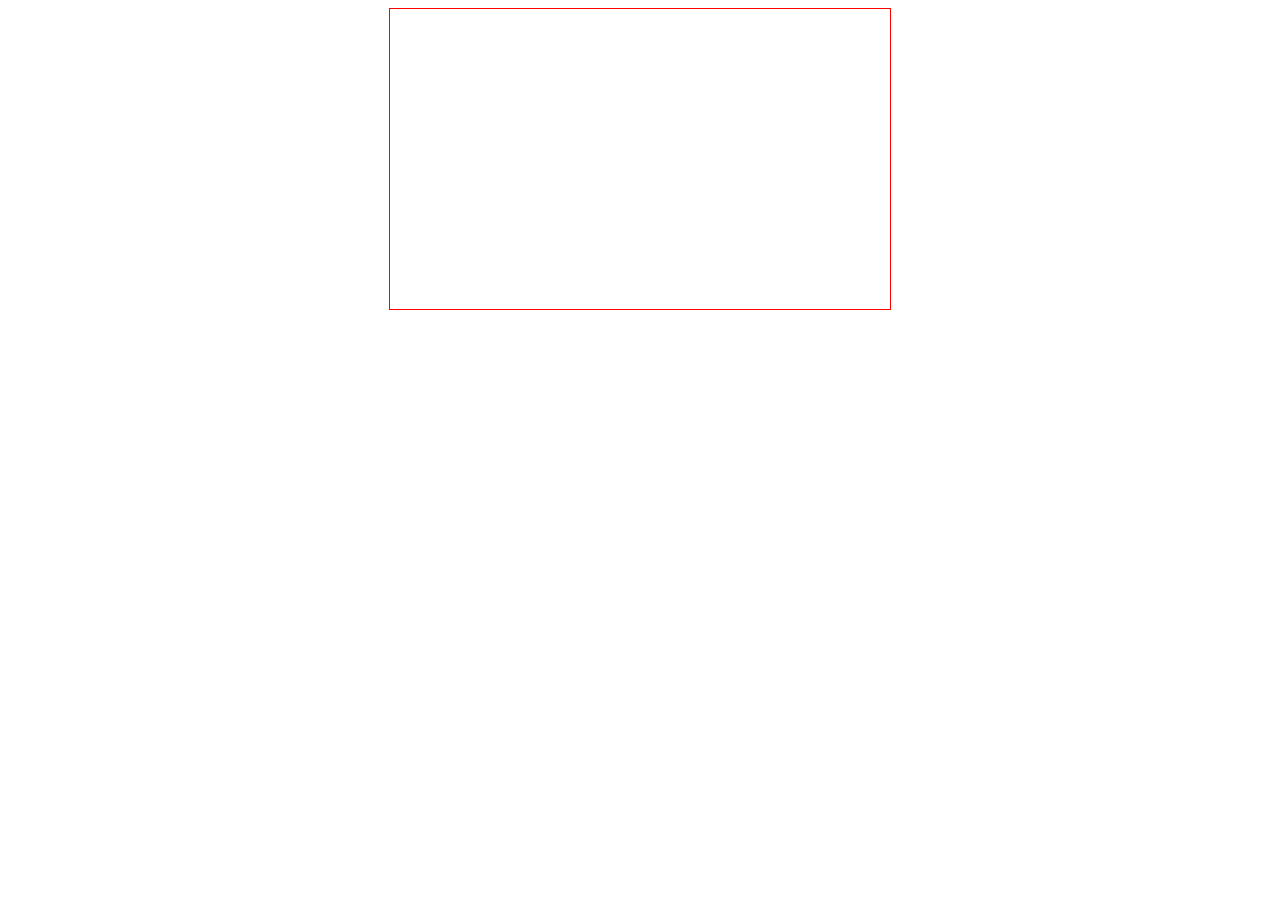
==== index.html @ 999ec855 "Add files via upload" ====
<!DOCTYPE html>
<html lang="es">

<head>
    <meta charset="UTF-8">
    <title>Juego de la Serpiente</title>
    <script src="./serpiente.js"></script>
    <style>
        body {
            text-align: center;
        }

        canvas {
            border: 1px solid red;
        }
    </style>

</head>

<body>
    <canvas id="lienzo" width="500" height="300">
        Su navegador no soporta el elemento canvas.
    </canvas>
</body>

</html>
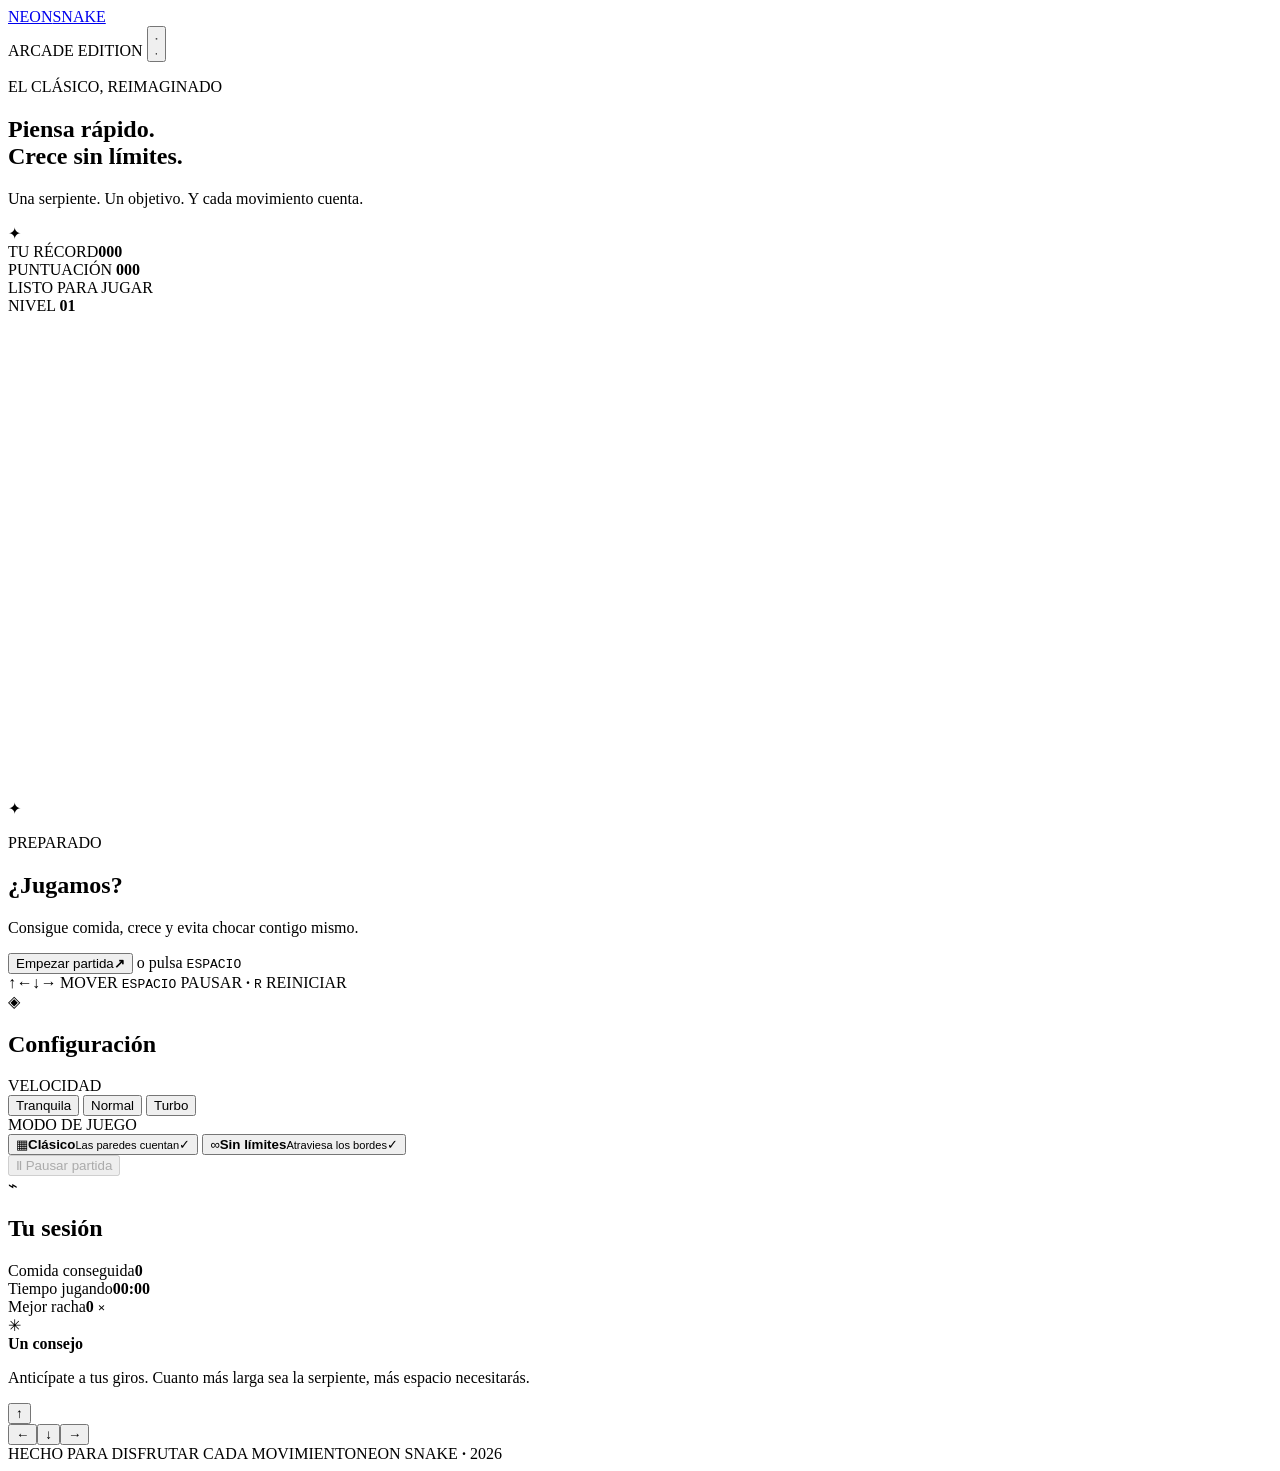
==== commit d5dee201: "Build polished Neon Snake game interface" ====
--- a/index.html
+++ b/index.html
@@ -1,26 +1,122 @@
-<!DOCTYPE html>
-<html lang="es">
-
-<head>
-    <meta charset="UTF-8">
-    <title>Juego de la Serpiente</title>
-    <script src="./serpiente.js"></script>
-    <style>
-        body {
-            text-align: center;
-        }
-
-        canvas {
-            border: 1px solid red;
-        }
-    </style>
-
-</head>
-
-<body>
-    <canvas id="lienzo" width="500" height="300">
-        Su navegador no soporta el elemento canvas.
-    </canvas>
-</body>
-
+<!doctype html>
+<html lang="es">
+<head>
+  <meta charset="utf-8">
+  <meta name="viewport" content="width=device-width, initial-scale=1, viewport-fit=cover">
+  <meta name="theme-color" content="#080d19">
+  <meta name="description" content="Una experiencia Snake moderna: controles precisos, animaciones fluidas y partidas rápidas.">
+  <title>Neon Snake — Serpiente-Juego</title>
+  <link rel="preconnect" href="https://fonts.googleapis.com">
+  <link rel="preconnect" href="https://fonts.gstatic.com" crossorigin>
+  <link href="https://fonts.googleapis.com/css2?family=DM+Sans:wght@400;500;600;700;800&family=Space+Grotesk:wght@500;600;700&display=swap" rel="stylesheet">
+  <link rel="stylesheet" href="./styles.css">
+  <script src="./game.js" defer></script>
+</head>
+<body>
+  <div class="ambient ambient-one" aria-hidden="true"></div>
+  <div class="ambient ambient-two" aria-hidden="true"></div>
+  <main class="app-shell">
+    <header class="topbar">
+      <a class="brand" href="./" aria-label="Neon Snake, inicio">
+        <span class="brand-mark" aria-hidden="true"><span></span><span></span><span></span></span>
+        <span>NEON<span class="brand-accent">SNAKE</span></span>
+      </a>
+      <div class="topbar-actions">
+        <span class="status-pill"><i></i> ARCADE EDITION</span>
+        <button class="icon-button" id="sound-toggle" type="button" aria-label="Activar o desactivar sonido" aria-pressed="true">
+          <svg class="sound-on" viewBox="0 0 24 24" aria-hidden="true"><path d="M4 10v4h4l5 4V6l-5 4H4Z"/><path d="M16 9a5 5 0 0 1 0 6M18.5 6.5a9 9 0 0 1 0 11"/></svg>
+          <svg class="sound-off" viewBox="0 0 24 24" aria-hidden="true"><path d="M4 10v4h4l5 4V6l-5 4H4Z"/><path d="m17 9 5 6m0-6-5 6"/></svg>
+        </button>
+      </div>
+    </header>
+
+    <section class="intro">
+      <div>
+        <p class="eyebrow">EL CLÁSICO, REIMAGINADO</p>
+        <h1>Piensa rápido.<br><span>Crece sin límites.</span></h1>
+        <p class="intro-copy">Una serpiente. Un objetivo. Y cada movimiento cuenta.</p>
+      </div>
+      <div class="best-card">
+        <span class="best-icon" aria-hidden="true">✦</span>
+        <div><span class="metric-label">TU RÉCORD</span><strong id="best-score">000</strong></div>
+      </div>
+    </section>
+
+    <section class="game-layout" aria-label="Zona de juego">
+      <div class="game-column">
+        <div class="game-toolbar">
+          <div class="live-score">
+            <span class="metric-label">PUNTUACIÓN</span>
+            <strong id="score">000</strong>
+          </div>
+          <div class="game-state" id="game-state"><span class="state-dot"></span><span id="state-label">LISTO PARA JUGAR</span></div>
+          <div class="level-chip">NIVEL <strong id="level">01</strong></div>
+        </div>
+
+        <div class="board-frame" id="board-frame">
+          <canvas id="game-canvas" width="720" height="480" aria-label="Tablero del juego Snake. Usa las flechas o WASD para moverte." role="img"></canvas>
+          <div class="board-vignette" aria-hidden="true"></div>
+          <div class="overlay" id="overlay">
+            <div class="overlay-card">
+              <div class="overlay-symbol" id="overlay-symbol">✦</div>
+              <p class="eyebrow" id="overlay-kicker">PREPARADO</p>
+              <h2 id="overlay-title">¿Jugamos?</h2>
+              <p id="overlay-copy">Consigue comida, crece y evita chocar contigo mismo.</p>
+              <button class="primary-button" id="start-button" type="button"><span>Empezar partida</span><b>↗</b></button>
+              <span class="overlay-hint">o pulsa <kbd>ESPACIO</kbd></span>
+            </div>
+          </div>
+          <div class="pause-indicator" id="pause-indicator" hidden>Ⅱ PAUSA</div>
+        </div>
+
+        <div class="board-footer">
+          <span><i class="key-icon">↑</i><i class="key-icon">←</i><i class="key-icon">↓</i><i class="key-icon">→</i> MOVER</span>
+          <span><kbd>ESPACIO</kbd> PAUSAR <b>·</b> <kbd>R</kbd> REINICIAR</span>
+        </div>
+      </div>
+
+      <aside class="side-panel">
+        <section class="panel-card">
+          <div class="panel-heading"><span class="panel-icon">◈</span><h2>Configuración</h2></div>
+          <div class="setting-group">
+            <span class="setting-label">VELOCIDAD</span>
+            <div class="segmented" role="group" aria-label="Velocidad de juego">
+              <button type="button" data-speed="chill" aria-pressed="false">Tranquila</button>
+              <button type="button" data-speed="normal" aria-pressed="true">Normal</button>
+              <button type="button" data-speed="turbo" aria-pressed="false">Turbo</button>
+            </div>
+          </div>
+          <div class="setting-group">
+            <span class="setting-label">MODO DE JUEGO</span>
+            <div class="mode-options">
+              <button class="mode-option selected" type="button" data-mode="walls" aria-pressed="true">
+                <span class="mode-symbol">▦</span><span><b>Clásico</b><small>Las paredes cuentan</small></span><span class="mode-check">✓</span>
+              </button>
+              <button class="mode-option" type="button" data-mode="wrap" aria-pressed="false">
+                <span class="mode-symbol">∞</span><span><b>Sin límites</b><small>Atraviesa los bordes</small></span><span class="mode-check">✓</span>
+              </button>
+            </div>
+          </div>
+          <button class="secondary-button" id="pause-button" type="button" disabled><span>Ⅱ</span> Pausar partida</button>
+        </section>
+
+        <section class="panel-card stats-card">
+          <div class="panel-heading"><span class="panel-icon">⌁</span><h2>Tu sesión</h2></div>
+          <div class="stat-row"><span>Comida conseguida</span><strong id="food-count">0</strong></div>
+          <div class="stat-row"><span>Tiempo jugando</span><strong id="time-played">00:00</strong></div>
+          <div class="stat-row"><span>Mejor racha</span><strong id="streak">0 <small>×</small></strong></div>
+        </section>
+
+        <div class="tip-card"><span class="tip-spark">✳</span><div><b>Un consejo</b><p>Anticípate a tus giros. Cuanto más larga sea la serpiente, más espacio necesitarás.</p></div></div>
+      </aside>
+    </section>
+
+    <section class="mobile-controls" aria-label="Controles táctiles">
+      <button type="button" data-direction="up" aria-label="Arriba">↑</button>
+      <div><button type="button" data-direction="left" aria-label="Izquierda">←</button><button type="button" data-direction="down" aria-label="Abajo">↓</button><button type="button" data-direction="right" aria-label="Derecha">→</button></div>
+    </section>
+
+    <footer class="footer"><span>HECHO PARA DISFRUTAR CADA MOVIMIENTO</span><span>NEON SNAKE <b>·</b> 2026</span></footer>
+  </main>
+</body>
 </html>
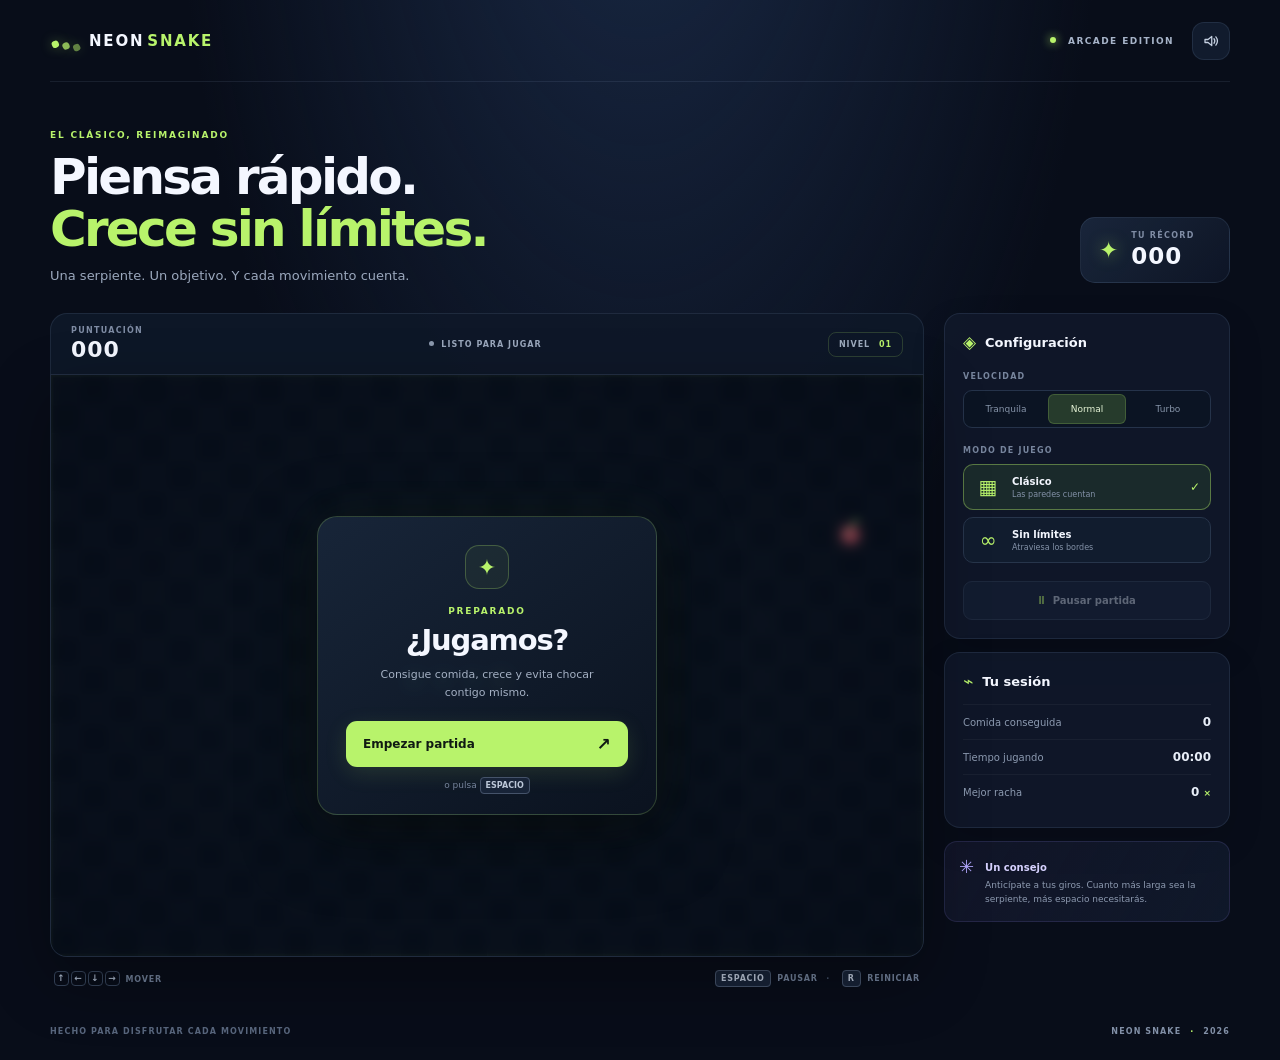
==== commit 55ae6cc1: "perf: remove external font requests for faster startup" ====
--- a/index.html
+++ b/index.html
@@ -6,9 +6,6 @@
   <meta name="theme-color" content="#080d19">
   <meta name="description" content="Una experiencia Snake moderna: controles precisos, animaciones fluidas y partidas rápidas.">
   <title>Neon Snake — Serpiente-Juego</title>
-  <link rel="preconnect" href="https://fonts.googleapis.com">
-  <link rel="preconnect" href="https://fonts.gstatic.com" crossorigin>
-  <link href="https://fonts.googleapis.com/css2?family=DM+Sans:wght@400;500;600;700;800&family=Space+Grotesk:wght@500;600;700&display=swap" rel="stylesheet">
   <link rel="stylesheet" href="./styles.css">
   <script src="./game.js" defer></script>
 </head>
--- a/styles.css
+++ b/styles.css
@@ -0,0 +1,150 @@
+:root {
+  color-scheme: dark;
+  --bg: #080d19;
+  --panel: rgba(16, 25, 43, .88);
+  --panel-border: rgba(151, 177, 220, .12);
+  --muted: #8491a9;
+  --text: #f4f7ff;
+  --lime: #b8f36b;
+  --mint: #63e6b4;
+  --purple: #9a8cff;
+  --font: "DM Sans", ui-sans-serif, system-ui, sans-serif;
+  --display: "Space Grotesk", var(--font);
+}
+* { box-sizing: border-box; }
+html { min-width: 320px; background: var(--bg); }
+body { margin: 0; min-height: 100vh; overflow-x: hidden; color: var(--text); font-family: var(--font); background: radial-gradient(ellipse at 50% -25%, #1a2a47 0%, transparent 52%), var(--bg); }
+button { color: inherit; font: inherit; }
+button:focus-visible, a:focus-visible { outline: 2px solid var(--lime); outline-offset: 4px; }
+.ambient { position: fixed; z-index: -1; width: 420px; height: 420px; border-radius: 50%; filter: blur(110px); opacity: .12; pointer-events: none; }
+.ambient-one { top: 18%; left: -260px; background: #4b83ff; }
+.ambient-two { right: -270px; bottom: 5%; background: #55e4a4; }
+.app-shell { width: min(1180px, calc(100% - 56px)); margin: 0 auto; }
+.topbar { height: 82px; display: flex; align-items: center; justify-content: space-between; border-bottom: 1px solid rgba(165, 185, 220, .1); }
+.brand { display: inline-flex; align-items: center; gap: 12px; color: var(--text); text-decoration: none; font: 700 15px var(--display); letter-spacing: .12em; }
+.brand-accent { color: var(--lime); margin-left: 3px; }
+.brand-mark { width: 27px; height: 27px; display: flex; align-items: center; justify-content: center; gap: 2px; transform: rotate(-25deg); }
+.brand-mark span { width: 7px; height: 7px; border-radius: 3px; background: var(--lime); box-shadow: 0 0 12px #b8f36b66; }
+.brand-mark span:nth-child(2) { opacity: .75; transform: translateY(6px); }
+.brand-mark span:nth-child(3) { opacity: .5; transform: translateY(12px); }
+.topbar-actions { display: flex; align-items: center; gap: 18px; }
+.status-pill { color: #a7b4c9; font-size: 9px; font-weight: 800; letter-spacing: .16em; }
+.status-pill i, .state-dot { display: inline-block; width: 6px; height: 6px; margin-right: 7px; border-radius: 50%; background: var(--lime); box-shadow: 0 0 10px #b8f36b; vertical-align: 1px; }
+.icon-button { width: 38px; height: 38px; display: grid; place-items: center; border: 1px solid var(--panel-border); border-radius: 12px; background: #111b2d; cursor: pointer; transition: border-color .2s, transform .2s; }
+.icon-button:hover { border-color: #b8f36b66; transform: translateY(-1px); }
+.icon-button svg { width: 18px; height: 18px; fill: none; stroke: #c5d0e1; stroke-width: 1.7; stroke-linecap: round; stroke-linejoin: round; }
+.sound-off { display: none; }
+.icon-button.muted .sound-on { display: none; }
+.icon-button.muted .sound-off { display: block; }
+.intro { display: flex; justify-content: space-between; align-items: end; padding: 48px 0 30px; }
+.eyebrow { margin: 0 0 12px; color: var(--lime); font-size: 9px; font-weight: 800; letter-spacing: .2em; }
+h1 { margin: 0; font: 700 clamp(34px, 4vw, 50px)/1.03 var(--display); letter-spacing: -.055em; }
+h1 span { color: var(--lime); }
+.intro-copy { margin: 13px 0 0; color: #9ba8bd; font-size: 13px; }
+.best-card { min-width: 150px; display: flex; align-items: center; gap: 13px; padding: 13px 18px; border: 1px solid var(--panel-border); border-radius: 15px; background: linear-gradient(135deg, rgba(30, 44, 67, .8), rgba(16, 25, 43, .7)); }
+.best-icon { color: var(--lime); font-size: 23px; text-shadow: 0 0 16px #b8f36b88; }
+.metric-label { display: block; color: #7f8ca4; font-size: 8px; font-weight: 800; letter-spacing: .16em; }
+.best-card strong { display: block; margin-top: 3px; font: 700 23px var(--display); letter-spacing: .04em; }
+.game-layout { display: grid; grid-template-columns: minmax(0, 1fr) 286px; gap: 20px; align-items: start; }
+.game-column { min-width: 0; }
+.game-toolbar { height: 61px; display: flex; align-items: center; justify-content: space-between; padding: 0 20px; border: 1px solid var(--panel-border); border-bottom: 0; border-radius: 17px 17px 0 0; background: rgba(15, 24, 41, .92); }
+.live-score strong { display: block; margin-top: 2px; font: 700 22px var(--display); letter-spacing: .04em; }
+.game-state { color: #9ba8bd; font-size: 8px; font-weight: 800; letter-spacing: .13em; }
+.game-state .state-dot { width: 5px; height: 5px; }
+.level-chip { padding: 7px 10px; border: 1px solid rgba(184, 243, 107, .18); border-radius: 8px; color: #9eacbf; font-size: 8px; font-weight: 800; letter-spacing: .12em; }
+.level-chip strong { color: var(--lime); margin-left: 5px; }
+.board-frame { position: relative; overflow: hidden; border: 1px solid rgba(151, 177, 220, .15); border-radius: 0 0 17px 17px; background: #0b1422; box-shadow: 0 22px 65px #0005, inset 0 0 0 1px #ffffff05; }
+#game-canvas { display: block; width: 100%; aspect-ratio: 3 / 2; touch-action: none; }
+.board-vignette { position: absolute; inset: 0; pointer-events: none; background: radial-gradient(ellipse at center, transparent 48%, rgba(3, 8, 16, .3) 100%); }
+.overlay { position: absolute; inset: 0; display: grid; place-items: center; padding: 20px; background: rgba(5, 10, 19, .53); backdrop-filter: blur(5px); transition: opacity .22s ease, visibility .22s ease; }
+.overlay.hidden { opacity: 0; visibility: hidden; pointer-events: none; }
+.overlay-card { width: min(340px, 100%); padding: 28px 28px 24px; border: 1px solid rgba(184, 243, 107, .2); border-radius: 20px; text-align: center; background: linear-gradient(145deg, rgba(24, 38, 58, .97), rgba(11, 19, 32, .97)); box-shadow: 0 20px 70px #0008, 0 0 50px #a5e95b0d; }
+.overlay-symbol { width: 44px; height: 44px; display: grid; place-items: center; margin: 0 auto 17px; border: 1px solid #b8f36b40; border-radius: 14px; color: var(--lime); font-size: 22px; background: #b8f36b0d; }
+.overlay-card .eyebrow { margin-bottom: 7px; }
+.overlay-card h2 { margin: 0; font: 700 29px var(--display); letter-spacing: -.04em; }
+.overlay-card > p:not(.eyebrow) { max-width: 250px; margin: 9px auto 20px; color: #a4b0c3; font-size: 11px; line-height: 1.6; }
+.primary-button { width: 100%; min-height: 46px; display: flex; align-items: center; justify-content: space-between; padding: 0 17px; border: 0; border-radius: 11px; color: #101a13; background: var(--lime); font-size: 12px; font-weight: 800; cursor: pointer; box-shadow: 0 6px 22px #b8f36b20; transition: transform .18s, box-shadow .18s, background .18s; }
+.primary-button:hover { transform: translateY(-2px); background: #c9ff80; box-shadow: 0 9px 26px #b8f36b35; }
+.primary-button b { font-size: 17px; }
+.overlay-hint { display: block; margin-top: 13px; color: #75839a; font-size: 9px; }
+kbd { padding: 3px 5px; border: 1px solid #45536a; border-radius: 4px; color: #bdc8d9; background: #182438; font: 700 8px var(--font); }
+.pause-indicator { position: absolute; top: 14px; right: 14px; padding: 7px 10px; border: 1px solid #b8f36b44; border-radius: 8px; color: var(--lime); background: #0c1725dd; font-size: 9px; font-weight: 800; letter-spacing: .12em; }
+.board-footer { min-height: 42px; display: flex; align-items: center; justify-content: space-between; padding: 0 4px; color: #718099; font-size: 8px; font-weight: 800; letter-spacing: .1em; }
+.board-footer b, .footer b { margin: 0 5px; color: #46546b; }
+.key-icon { display: inline-grid; width: 15px; height: 15px; place-items: center; margin-right: 2px; border: 1px solid #36445a; border-radius: 4px; color: #a9b6c9; font-style: normal; font-size: 9px; }
+.board-footer kbd { margin: 0 3px; }
+.side-panel { display: grid; gap: 13px; }
+.panel-card { padding: 18px; border: 1px solid var(--panel-border); border-radius: 16px; background: var(--panel); box-shadow: 0 14px 35px #0002; }
+.panel-heading { display: flex; align-items: center; gap: 9px; margin-bottom: 20px; }
+.panel-icon { color: var(--lime); font-size: 17px; }
+.panel-heading h2 { margin: 0; font: 600 13px var(--display); }
+.setting-group { margin-bottom: 18px; }
+.setting-label { display: block; margin-bottom: 9px; color: #77859d; font-size: 8px; font-weight: 800; letter-spacing: .15em; }
+.segmented { display: grid; grid-template-columns: repeat(3, 1fr); gap: 3px; padding: 3px; border: 1px solid #25334a; border-radius: 9px; background: #0b1423; }
+.segmented button { min-height: 30px; padding: 0 4px; border: 0; border-radius: 6px; color: #8795aa; background: transparent; font-size: 9px; cursor: pointer; transition: .2s; }
+.segmented button[aria-pressed="true"] { color: #e7f5d7; background: #263b2c; box-shadow: inset 0 0 0 1px #b8f36b30; }
+.mode-options { display: grid; gap: 7px; }
+.mode-option { width: 100%; display: flex; align-items: center; gap: 10px; padding: 10px; border: 1px solid #27354b; border-radius: 10px; text-align: left; background: #111c2e; cursor: pointer; transition: border-color .2s, background .2s; }
+.mode-option.selected { border-color: #b8f36b65; background: #1a2a2b; }
+.mode-symbol { width: 28px; color: var(--lime); text-align: center; font-size: 20px; }
+.mode-option b, .mode-option small { display: block; }
+.mode-option b { font-size: 10px; }
+.mode-option small { margin-top: 3px; color: #8391a7; font-size: 8px; }
+.mode-check { margin-left: auto; color: var(--lime); opacity: 0; font-size: 12px; }
+.mode-option.selected .mode-check { opacity: 1; }
+.secondary-button { width: 100%; min-height: 39px; display: flex; align-items: center; justify-content: center; gap: 8px; border: 1px solid #33435b; border-radius: 9px; color: #d3ddec; background: #17243a; font-size: 10px; font-weight: 700; cursor: pointer; transition: .2s; }
+.secondary-button:not(:disabled):hover { border-color: #b8f36b77; color: var(--lime); }
+.secondary-button:disabled { opacity: .4; cursor: not-allowed; }
+.secondary-button span { color: var(--lime); }
+.stats-card .panel-heading { margin-bottom: 13px; }
+.stat-row { display: flex; align-items: center; justify-content: space-between; padding: 10px 0; border-top: 1px solid #ffffff0b; color: #8c9ab0; font-size: 10px; }
+.stat-row strong { color: #e8eef8; font: 600 12px var(--display); }
+.stat-row strong small { color: var(--lime); font-size: 9px; }
+.tip-card { display: flex; gap: 11px; padding: 14px; border: 1px solid #9a8cff24; border-radius: 13px; background: linear-gradient(120deg, #9a8cff12, #16223888); }
+.tip-spark { color: #b3a8ff; font-size: 18px; }
+.tip-card b { color: #d7d2ff; font-size: 10px; }
+.tip-card p { margin: 4px 0 0; color: #8d9ab0; font-size: 9px; line-height: 1.55; }
+.mobile-controls { display: none; }
+.footer { display: flex; justify-content: space-between; padding: 28px 0 24px; color: #59677e; font-size: 8px; font-weight: 800; letter-spacing: .14em; }
+.footer span:last-child { color: #8290a7; }
+.footer b { color: var(--lime); }
+@media (max-width: 900px) {
+  .app-shell { width: min(760px, calc(100% - 36px)); }
+  .game-layout { grid-template-columns: minmax(0, 1fr) 250px; gap: 14px; }
+  .panel-card { padding: 15px; }
+  .intro { padding-top: 38px; }
+}
+@media (max-width: 700px) {
+  .app-shell { width: min(560px, calc(100% - 28px)); }
+  .topbar { height: 66px; }
+  .status-pill { display: none; }
+  .intro { align-items: center; padding: 32px 0 22px; }
+  h1 { font-size: clamp(32px, 8vw, 43px); }
+  .intro-copy { max-width: 230px; font-size: 11px; line-height: 1.5; }
+  .best-card { min-width: 102px; gap: 8px; padding: 10px; }
+  .best-icon { font-size: 17px; }
+  .best-card strong { font-size: 19px; }
+  .game-layout { grid-template-columns: 1fr; }
+  .side-panel { grid-template-columns: 1fr 1fr; align-items: start; }
+  .side-panel .panel-card:first-child { grid-row: span 2; }
+  .tip-card { min-height: 100%; }
+  .board-footer { font-size: 7px; }
+  .mobile-controls { display: flex; flex-direction: column; align-items: center; gap: 5px; margin: 13px auto 0; }
+  .mobile-controls > button, .mobile-controls div button { width: 43px; height: 39px; border: 1px solid #35445b; border-radius: 10px; color: var(--lime); background: #142137; font-size: 18px; touch-action: manipulation; }
+  .mobile-controls div { display: flex; gap: 5px; }
+  .footer { padding-top: 22px; font-size: 7px; }
+}
+@media (max-width: 430px) {
+  .intro { gap: 8px; }
+  .best-card { min-width: 88px; }
+  .best-card .metric-label { font-size: 7px; }
+  .side-panel { grid-template-columns: 1fr; }
+  .side-panel .panel-card:first-child { grid-row: auto; }
+  .tip-card { min-height: auto; }
+  .game-toolbar { padding: 0 12px; }
+  .game-state { font-size: 7px; letter-spacing: .08em; }
+  .board-footer > span:last-child { letter-spacing: .03em; }
+}
+@media (prefers-reduced-motion: reduce) {
+  *, *::before, *::after { scroll-behavior: auto !important; transition-duration: .01ms !important; animation-duration: .01ms !important; }
+}
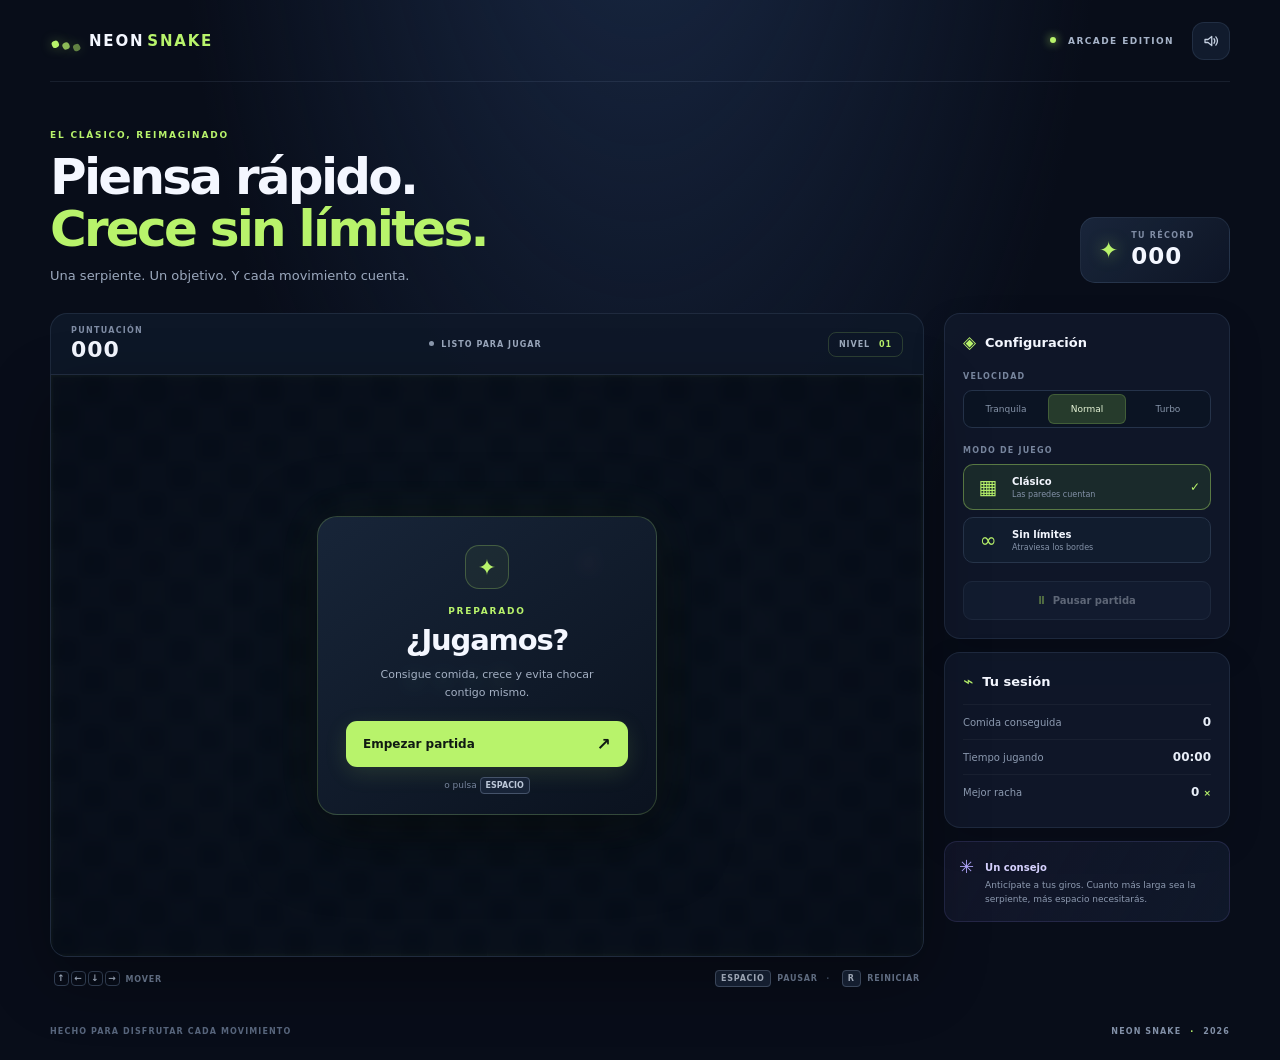
==== commit 8aacbb96: "Add bonus fruit HUD and live game status" ====
--- a/index.html
+++ b/index.html
@@ -46,7 +46,8 @@
             <span class="metric-label">PUNTUACIÓN</span>
             <strong id="score">000</strong>
           </div>
-          <div class="game-state" id="game-state"><span class="state-dot"></span><span id="state-label">LISTO PARA JUGAR</span></div>
+          <div class="game-state" id="game-state" aria-live="polite"><span class="state-dot"></span><span id="state-label">LISTO PARA JUGAR</span></div>
+          <div class="bonus-chip" id="bonus-chip" hidden>★ +30 <strong id="bonus-time">7</strong>s</div>
           <div class="level-chip">NIVEL <strong id="level">01</strong></div>
         </div>
 
